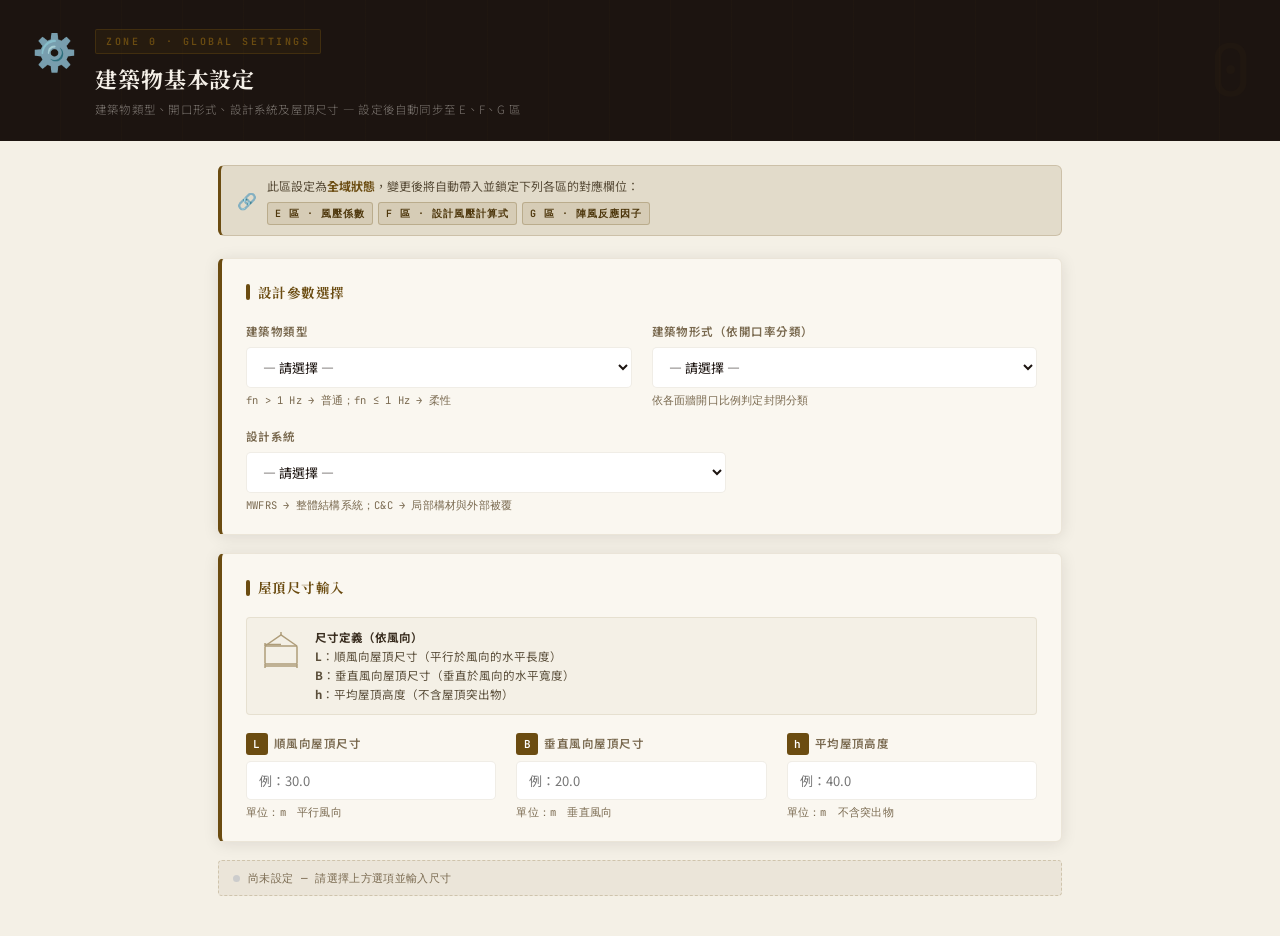
==== sections/sec-0.html @ 69220b9f "feat: 新增 0 區建築物基本設定，並同步鎖定 E/F/G 區對應欄位 新建 sections/sec-0.html（Zone 0）作為全域設定入口，提供： - 3 個選單：建築物類型、建築物形式" ====
<!DOCTYPE html>
<html lang="zh-TW">
<head>
<meta charset="UTF-8">
<meta name="viewport" content="width=device-width, initial-scale=1.0">
<title>建築物基本設定</title>
<link href="https://fonts.googleapis.com/css2?family=Noto+Serif+TC:wght@400;600;700&family=JetBrains+Mono:wght@400;600&family=Noto+Sans+TC:wght@300;400;500;600&display=swap" rel="stylesheet">
<style>
  :root {
    --ink:          #1c1410;
    --ink-mid:      #3a2e20;
    --ink-light:    #5a4e3a;
    --accent0:      #6b4c11;
    --accent0-dark: #4e370c;
    --accent0-glow: rgba(107,76,17,0.13);
    --surface:      #f4f0e6;
    --surface-card: #faf7f0;
    --surface-dark: #ede8da;
    --border:       rgba(107,76,17,0.18);
    --border-soft:  rgba(107,76,17,0.10);
    --muted:        #7a6a50;
    --shadow:       0 2px 16px rgba(28,20,16,0.10);
    --shadow-lg:    0 8px 40px rgba(28,20,16,0.16);
    --radius:       6px;
    --locked-bg:    #f0ece0;
    --locked-color: #888070;
  }
  * { box-sizing: border-box; margin: 0; padding: 0; }
  body {
    font-family: 'Noto Sans TC', sans-serif;
    background: var(--surface);
    color: var(--ink);
    min-height: 100vh;
    font-size: 14px;
    line-height: 1.7;
  }

  /* ── 頂部標題帶 ── */
  .header {
    background: var(--ink);
    padding: 0;
    position: relative;
    overflow: hidden;
  }
  .header::before {
    content: '';
    position: absolute; inset: 0;
    background: repeating-linear-gradient(
      90deg, transparent, transparent 60px,
      rgba(107,76,17,0.04) 60px, rgba(107,76,17,0.04) 61px
    );
    pointer-events: none;
  }
  .header-inner {
    padding: 28px 32px 22px;
    position: relative;
    display: flex; align-items: flex-start; gap: 18px;
  }
  .header-icon {
    font-size: 36px;
    line-height: 1;
    flex-shrink: 0;
    margin-top: 3px;
    opacity: 0.9;
  }
  .header-text { flex: 1; }
  .header-badge {
    display: inline-block;
    background: var(--accent0-glow);
    border: 1px solid rgba(107,76,17,0.4);
    color: var(--accent0);
    font-size: 10px;
    font-weight: 600;
    letter-spacing: 2.5px;
    text-transform: uppercase;
    padding: 3px 10px;
    border-radius: 2px;
    margin-bottom: 10px;
    font-family: 'JetBrains Mono', monospace;
  }
  .header h1 {
    font-family: 'Noto Serif TC', serif;
    font-size: 22px;
    font-weight: 700;
    color: #f5f0e8;
    letter-spacing: 0.04em;
    line-height: 1.35;
    margin-bottom: 6px;
  }
  .header p {
    color: rgba(245,240,232,0.45);
    font-size: 11.5px;
    font-weight: 300;
    letter-spacing: 0.02em;
  }
  .header-deco {
    position: absolute;
    right: 28px; top: 50%;
    transform: translateY(-50%);
    font-size: 72px;
    opacity: 0.05;
    font-family: 'JetBrains Mono', monospace;
    color: var(--accent0);
    pointer-events: none;
    line-height: 1;
  }

  /* ── 主體容器 ── */
  .container {
    max-width: 900px;
    margin: 0 auto;
    padding: 24px 28px 40px;
  }

  /* ── 通知帶 ── */
  .sync-notice {
    display: flex;
    align-items: center;
    gap: 10px;
    background: var(--accent0-glow);
    border: 1px solid var(--border);
    border-left: 3px solid var(--accent0);
    border-radius: var(--radius);
    padding: 10px 16px;
    margin-bottom: 22px;
    font-size: 12px;
    color: var(--ink-light);
  }
  .sync-notice .notice-icon { font-size: 16px; flex-shrink: 0; }
  .sync-notice strong { color: var(--accent0); }
  .sync-tags {
    display: flex; flex-wrap: wrap; gap: 5px; margin-top: 5px;
  }
  .sync-tag {
    background: rgba(107,76,17,0.10);
    border: 1px solid rgba(107,76,17,0.25);
    color: var(--accent0-dark);
    font-size: 10px;
    font-family: 'JetBrains Mono', monospace;
    font-weight: 600;
    letter-spacing: 1px;
    padding: 2px 7px;
    border-radius: 3px;
  }

  /* ── 卡片 ── */
  .card {
    background: var(--surface-card);
    border: 1.5px solid var(--border-soft);
    border-left: 4px solid var(--accent0);
    border-radius: var(--radius);
    box-shadow: var(--shadow);
    padding: 22px 24px 20px;
    margin-bottom: 18px;
  }
  .card-title {
    font-family: 'Noto Serif TC', serif;
    font-size: 13.5px;
    font-weight: 700;
    color: var(--accent0);
    letter-spacing: 0.03em;
    margin-bottom: 18px;
    display: flex;
    align-items: center;
    gap: 8px;
  }
  .card-title::before {
    content: '';
    display: inline-block;
    width: 4px; height: 16px;
    background: var(--accent0);
    border-radius: 2px;
    flex-shrink: 0;
  }

  /* ── 表單元素 ── */
  .form-grid {
    display: grid;
    grid-template-columns: 1fr 1fr;
    gap: 16px 20px;
  }
  .form-grid-3 {
    display: grid;
    grid-template-columns: 1fr 1fr 1fr;
    gap: 16px 20px;
  }
  @media (max-width: 640px) {
    .form-grid, .form-grid-3 { grid-template-columns: 1fr; }
  }
  .field { display: flex; flex-direction: column; }
  .field label {
    font-size: 11.5px;
    font-weight: 600;
    color: var(--muted);
    letter-spacing: 0.04em;
    margin-bottom: 6px;
    display: flex;
    align-items: center;
    gap: 6px;
  }
  .field label .sym {
    display: inline-flex;
    align-items: center; justify-content: center;
    background: var(--accent0);
    color: #fff;
    font-family: 'JetBrains Mono', monospace;
    font-size: 11px;
    font-weight: 600;
    width: 22px; height: 22px;
    border-radius: 3px;
    flex-shrink: 0;
  }
  .field select,
  .field input[type="number"] {
    width: 100%;
    padding: 9px 12px;
    border: 1.5px solid var(--border-soft);
    border-radius: 5px;
    font-size: 13px;
    font-family: 'Noto Sans TC', sans-serif;
    background: #fff;
    color: var(--ink);
    outline: none;
    transition: border-color 0.2s, box-shadow 0.2s;
    appearance: auto;
  }
  .field select:focus,
  .field input[type="number"]:focus {
    border-color: var(--accent0);
    box-shadow: 0 0 0 3px var(--accent0-glow);
  }
  .field select:not(:valid),
  .field select option[value=""] {
    color: var(--muted);
  }
  .field .hint {
    font-size: 10.5px;
    color: var(--muted);
    margin-top: 5px;
    font-family: 'JetBrains Mono', monospace;
    letter-spacing: 0.02em;
    line-height: 1.5;
  }

  /* ── 尺寸區卡片：圖示說明 ── */
  .dim-desc {
    display: flex;
    gap: 14px;
    align-items: flex-start;
    background: rgba(107,76,17,0.04);
    border: 1px solid var(--border-soft);
    border-radius: 4px;
    padding: 10px 14px;
    margin-bottom: 18px;
    font-size: 11.5px;
    color: var(--ink-light);
    line-height: 1.65;
  }
  .dim-desc svg { flex-shrink: 0; margin-top: 2px; opacity: 0.5; }

  /* ── 狀態指示器 ── */
  .status-bar {
    display: flex;
    align-items: center;
    gap: 8px;
    background: rgba(107,76,17,0.06);
    border: 1px dashed rgba(107,76,17,0.22);
    border-radius: 4px;
    padding: 8px 14px;
    margin-top: 8px;
    font-size: 11px;
    color: var(--muted);
    font-family: 'JetBrains Mono', monospace;
  }
  .status-dot {
    width: 7px; height: 7px;
    border-radius: 50%;
    background: #ccc;
    flex-shrink: 0;
    transition: background 0.3s;
  }
  .status-dot.active { background: #2e9e5a; }
  .status-text { flex: 1; letter-spacing: 0.03em; }

  /* ── 分隔線 ── */
  .section-sep {
    display: flex;
    align-items: center;
    gap: 12px;
    margin: 4px 0 20px;
    font-size: 10.5px;
    color: var(--muted);
    letter-spacing: 0.1em;
    font-family: 'JetBrains Mono', monospace;
    text-transform: uppercase;
  }
  .section-sep::before, .section-sep::after {
    content: '';
    flex: 1;
    height: 1px;
    background: var(--border);
  }
</style>
</head>
<body>

<!-- 頂部標題帶 -->
<div class="header">
  <div class="header-inner">
    <div class="header-icon">⚙️</div>
    <div class="header-text">
      <div class="header-badge">Zone 0 · Global Settings</div>
      <h1>建築物基本設定</h1>
      <p>建築物類型、開口形式、設計系統及屋頂尺寸 — 設定後自動同步至 E、F、G 區</p>
    </div>
  </div>
  <div class="header-deco">0</div>
</div>

<div class="container">

  <!-- 同步通知帶 -->
  <div class="sync-notice">
    <div class="notice-icon">🔗</div>
    <div>
      此區設定為<strong>全域狀態</strong>，變更後將自動帶入並鎖定下列各區的對應欄位：
      <div class="sync-tags">
        <span class="sync-tag">E 區 · 風壓係數</span>
        <span class="sync-tag">F 區 · 設計風壓計算式</span>
        <span class="sync-tag">G 區 · 陣風反應因子</span>
      </div>
    </div>
  </div>

  <!-- 卡片一：設計參數選單 -->
  <div class="card">
    <div class="card-title">設計參數選擇</div>

    <div class="form-grid" style="margin-bottom:18px;">

      <!-- 建築物類型 -->
      <div class="field">
        <label>建築物類型</label>
        <select id="sel-buildingType" onchange="sendZone0()">
          <option value="">— 請選擇 —</option>
          <option value="ordinary">普通建築物</option>
          <option value="flexible">柔性建築物</option>
        </select>
        <div class="hint">fn &gt; 1 Hz → 普通；fn ≤ 1 Hz → 柔性</div>
      </div>

      <!-- 建築物形式 -->
      <div class="field">
        <label>建築物形式（依開口率分類）</label>
        <select id="sel-buildingForm" onchange="sendZone0()">
          <option value="">— 請選擇 —</option>
          <option value="enclosed">封閉式建築物（開口率 &lt; 20%）</option>
          <option value="partial">部分封閉式建築物（開口率 20%~80%）</option>
          <option value="open">開放式建築物（開口率 &gt; 80%）</option>
        </select>
        <div class="hint">依各面牆開口比例判定封閉分類</div>
      </div>

    </div>

    <!-- 設計系統（全寬） -->
    <div class="field" style="max-width:480px;">
      <label>設計系統</label>
      <select id="sel-designSystem" onchange="sendZone0()">
        <option value="">— 請選擇 —</option>
        <option value="mwfrs">主要風力抵抗系統 (MWFRS)</option>
        <option value="cc">局部構材及外部被覆物 (C&amp;C)</option>
      </select>
      <div class="hint">MWFRS → 整體結構系統；C&amp;C → 局部構材與外部被覆</div>
    </div>

  </div>

  <!-- 卡片二：屋頂尺寸輸入 -->
  <div class="card">
    <div class="card-title">屋頂尺寸輸入</div>

    <div class="dim-desc">
      <svg width="40" height="40" viewBox="0 0 40 40" fill="none" stroke="#6b4c11" stroke-width="1.5">
        <rect x="4" y="16" width="32" height="18" rx="1"/>
        <polyline points="4,16 20,5 36,16"/>
        <line x1="4" y1="34" x2="4" y2="38"/><line x1="36" y1="34" x2="36" y2="38"/>
        <line x1="4" y1="36" x2="36" y2="36"/>
        <line x1="20" y1="5" x2="20" y2="2"/>
        <line x1="4" y1="16" x2="4" y2="13"/>
        <line x1="4" y1="14.5" x2="20" y2="14.5"/>
      </svg>
      <div>
        <strong style="color:var(--ink-mid)">尺寸定義（依風向）</strong><br>
        <strong>L</strong>：順風向屋頂尺寸（平行於風向的水平長度）<br>
        <strong>B</strong>：垂直風向屋頂尺寸（垂直於風向的水平寬度）<br>
        <strong>h</strong>：平均屋頂高度（不含屋頂突出物）
      </div>
    </div>

    <div class="form-grid-3">

      <div class="field">
        <label><span class="sym">L</span>順風向屋頂尺寸</label>
        <input type="number" id="inp-L" min="0.1" step="0.1" placeholder="例：30.0" oninput="sendZone0()">
        <div class="hint">單位：m　平行風向</div>
      </div>

      <div class="field">
        <label><span class="sym">B</span>垂直風向屋頂尺寸</label>
        <input type="number" id="inp-B" min="0.1" step="0.1" placeholder="例：20.0" oninput="sendZone0()">
        <div class="hint">單位：m　垂直風向</div>
      </div>

      <div class="field">
        <label><span class="sym">h</span>平均屋頂高度</label>
        <input type="number" id="inp-h" min="0.1" step="0.1" placeholder="例：40.0" oninput="sendZone0()">
        <div class="hint">單位：m　不含突出物</div>
      </div>

    </div>
  </div>

  <!-- 狀態列 -->
  <div class="status-bar" id="status-bar">
    <div class="status-dot" id="status-dot"></div>
    <div class="status-text" id="status-text">尚未設定 — 請選擇上方選項並輸入尺寸</div>
  </div>

</div><!-- /container -->

<script>
let lastData = null;

function getVal(id) {
  const el = document.getElementById(id);
  return el ? el.value.trim() : '';
}
function getNum(id) {
  const el = document.getElementById(id);
  if (!el || el.value === '') return '';
  const v = parseFloat(el.value);
  return isNaN(v) ? '' : v;
}

function sendZone0() {
  const buildingType  = getVal('sel-buildingType');
  const buildingForm  = getVal('sel-buildingForm');
  const designSystem  = getVal('sel-designSystem');
  const L = getNum('inp-L');
  const B = getNum('inp-B');
  const h = getNum('inp-h');

  // 只要有選擇/輸入就傳送（允許部分填寫）
  const hasAny = buildingType || buildingForm || designSystem || L !== '' || B !== '' || h !== '';
  if (!hasAny) return;

  const data = {
    source: 'zone_0_params',
    buildingType,
    buildingForm,
    designSystem,
    L,
    B,
    h,
    timestamp: new Date().toISOString()
  };
  lastData = data;
  window.parent.postMessage(data, '*');
  updateStatus(data);
}

const btLabel  = { ordinary:'普通建築物', flexible:'柔性建築物' };
const bfLabel  = { enclosed:'封閉式', partial:'部分封閉式', open:'開放式' };
const dsLabel  = { mwfrs:'MWFRS', cc:'C&C' };

function updateStatus(d) {
  const dot  = document.getElementById('status-dot');
  const text = document.getElementById('status-text');
  const parts = [];
  if (d.buildingType)  parts.push(btLabel[d.buildingType]  || d.buildingType);
  if (d.buildingForm)  parts.push(bfLabel[d.buildingForm]  || d.buildingForm);
  if (d.designSystem)  parts.push(dsLabel[d.designSystem]  || d.designSystem);
  if (d.h !== '')      parts.push('h=' + d.h + 'm');
  if (d.L !== '')      parts.push('L=' + d.L + 'm');
  if (d.B !== '')      parts.push('B=' + d.B + 'm');

  const allFilled = d.buildingType && d.buildingForm && d.designSystem
                 && d.h !== '' && d.L !== '' && d.B !== '';

  dot.className  = 'status-dot' + (allFilled ? ' active' : '');
  text.textContent = parts.length ? '已設定：' + parts.join(' · ') : '尚未設定';
}
</script>
</body>
</html>
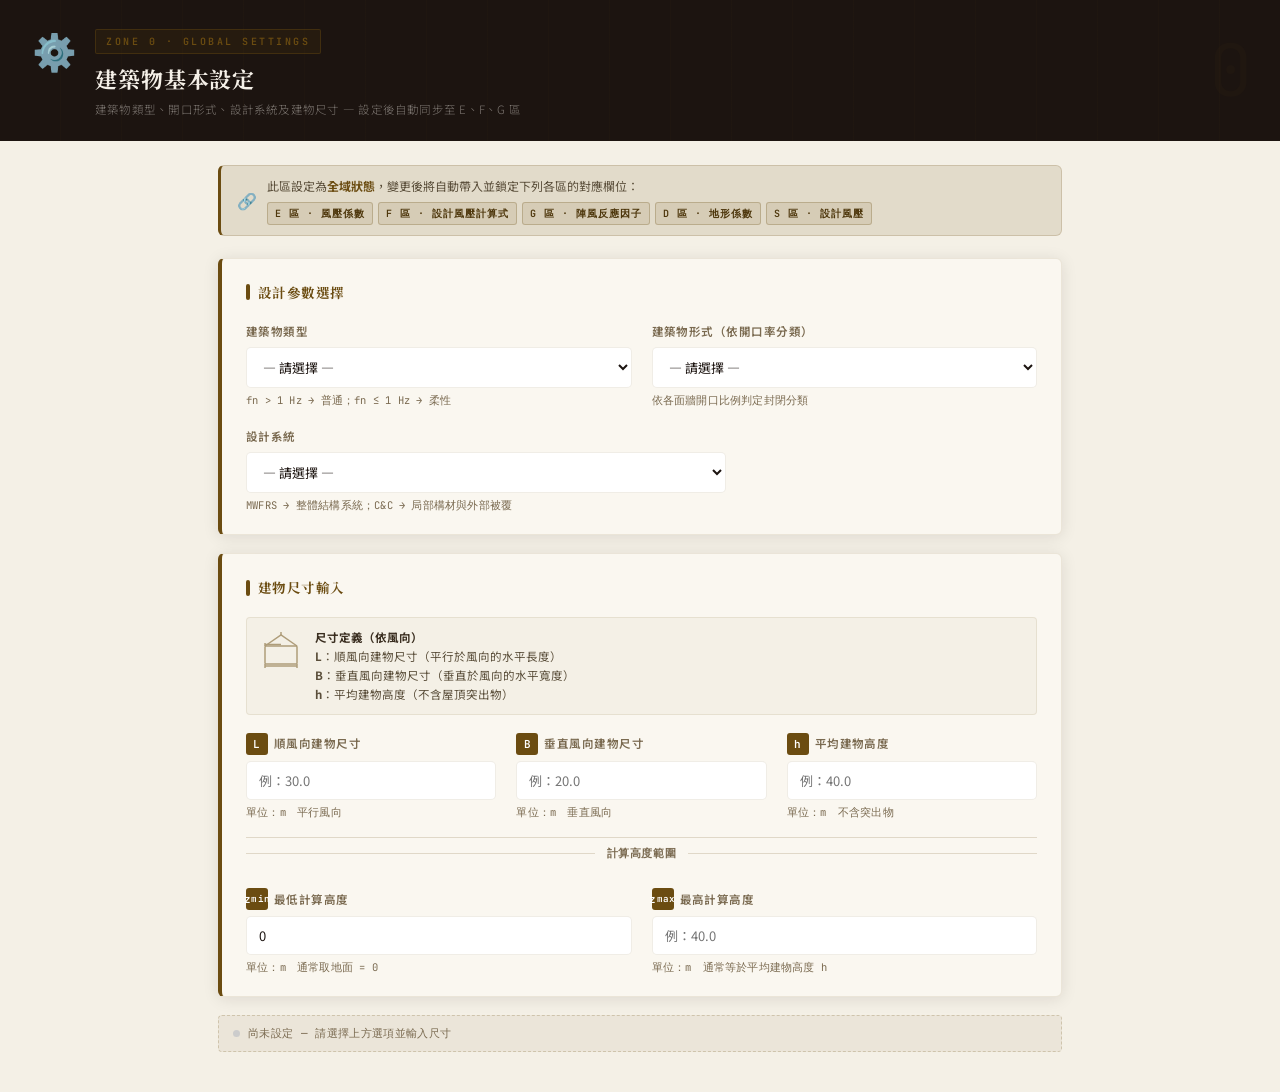
==== commit a2aa3317: "feat: 8項建物參數與計算升級 1. sec-0.html：卡片名稱由「屋頂尺寸」改為「建物尺寸」 2. hub.js：0區結果加入暫存卡片（棕色），顯示全域設定摘要 3. sec-d.html：" ====
--- a/sections/sec-0.html
+++ b/sections/sec-0.html
@@ -311,7 +311,7 @@
     <div class="header-text">
       <div class="header-badge">Zone 0 · Global Settings</div>
       <h1>建築物基本設定</h1>
-      <p>建築物類型、開口形式、設計系統及屋頂尺寸 — 設定後自動同步至 E、F、G 區</p>
+      <p>建築物類型、開口形式、設計系統及建物尺寸 — 設定後自動同步至 E、F、G 區</p>
     </div>
   </div>
   <div class="header-deco">0</div>
@@ -328,6 +328,8 @@
         <span class="sync-tag">E 區 · 風壓係數</span>
         <span class="sync-tag">F 區 · 設計風壓計算式</span>
         <span class="sync-tag">G 區 · 陣風反應因子</span>
+        <span class="sync-tag">D 區 · 地形係數</span>
+        <span class="sync-tag">S 區 · 設計風壓</span>
       </div>
     </div>
   </div>
@@ -376,9 +378,9 @@
 
   </div>
 
-  <!-- 卡片二：屋頂尺寸輸入 -->
+  <!-- 卡片二：建物尺寸輸入 -->
   <div class="card">
-    <div class="card-title">屋頂尺寸輸入</div>
+    <div class="card-title">建物尺寸輸入</div>
 
     <div class="dim-desc">
       <svg width="40" height="40" viewBox="0 0 40 40" fill="none" stroke="#6b4c11" stroke-width="1.5">
@@ -392,32 +394,46 @@
       </svg>
       <div>
         <strong style="color:var(--ink-mid)">尺寸定義（依風向）</strong><br>
-        <strong>L</strong>：順風向屋頂尺寸（平行於風向的水平長度）<br>
-        <strong>B</strong>：垂直風向屋頂尺寸（垂直於風向的水平寬度）<br>
-        <strong>h</strong>：平均屋頂高度（不含屋頂突出物）
+        <strong>L</strong>：順風向建物尺寸（平行於風向的水平長度）<br>
+        <strong>B</strong>：垂直風向建物尺寸（垂直於風向的水平寬度）<br>
+        <strong>h</strong>：平均建物高度（不含屋頂突出物）
       </div>
     </div>
 
     <div class="form-grid-3">
 
       <div class="field">
-        <label><span class="sym">L</span>順風向屋頂尺寸</label>
+        <label><span class="sym">L</span>順風向建物尺寸</label>
         <input type="number" id="inp-L" min="0.1" step="0.1" placeholder="例：30.0" oninput="sendZone0()">
         <div class="hint">單位：m　平行風向</div>
       </div>
 
       <div class="field">
-        <label><span class="sym">B</span>垂直風向屋頂尺寸</label>
+        <label><span class="sym">B</span>垂直風向建物尺寸</label>
         <input type="number" id="inp-B" min="0.1" step="0.1" placeholder="例：20.0" oninput="sendZone0()">
         <div class="hint">單位：m　垂直風向</div>
       </div>
 
       <div class="field">
-        <label><span class="sym">h</span>平均屋頂高度</label>
+        <label><span class="sym">h</span>平均建物高度</label>
         <input type="number" id="inp-h" min="0.1" step="0.1" placeholder="例：40.0" oninput="sendZone0()">
         <div class="hint">單位：m　不含突出物</div>
       </div>
 
+    </div>
+
+    <div class="section-sep" style="margin-top:16px;padding:6px 0;font-size:11px;font-weight:600;color:var(--muted);letter-spacing:.05em;border-top:1px solid var(--border)">計算高度範圍</div>
+    <div class="form-grid">
+      <div class="field">
+        <label><span class="sym">z<sub>min</sub></span>最低計算高度</label>
+        <input type="number" id="inp-z-min" min="0" step="0.1" value="0" oninput="sendZone0()">
+        <div class="hint">單位：m　通常取地面 = 0</div>
+      </div>
+      <div class="field">
+        <label><span class="sym">z<sub>max</sub></span>最高計算高度</label>
+        <input type="number" id="inp-z-max" min="0" step="0.1" placeholder="例：40.0" oninput="sendZone0()">
+        <div class="hint">單位：m　通常等於平均建物高度 h</div>
+      </div>
     </div>
   </div>
 
@@ -450,6 +466,8 @@
   const L = getNum('inp-L');
   const B = getNum('inp-B');
   const h = getNum('inp-h');
+  const z_min = getNum('inp-z-min');
+  const z_max = getNum('inp-z-max');
 
   // 只要有選擇/輸入就傳送（允許部分填寫）
   const hasAny = buildingType || buildingForm || designSystem || L !== '' || B !== '' || h !== '';
@@ -463,6 +481,8 @@
     L,
     B,
     h,
+    z_min,
+    z_max,
     timestamp: new Date().toISOString()
   };
   lastData = data;
@@ -484,6 +504,7 @@
   if (d.h !== '')      parts.push('h=' + d.h + 'm');
   if (d.L !== '')      parts.push('L=' + d.L + 'm');
   if (d.B !== '')      parts.push('B=' + d.B + 'm');
+  if (d.z_min !== '' && d.z_max !== '') parts.push('z:' + d.z_min + '~' + d.z_max + 'm');
 
   const allFilled = d.buildingType && d.buildingForm && d.designSystem
                  && d.h !== '' && d.L !== '' && d.B !== '';
